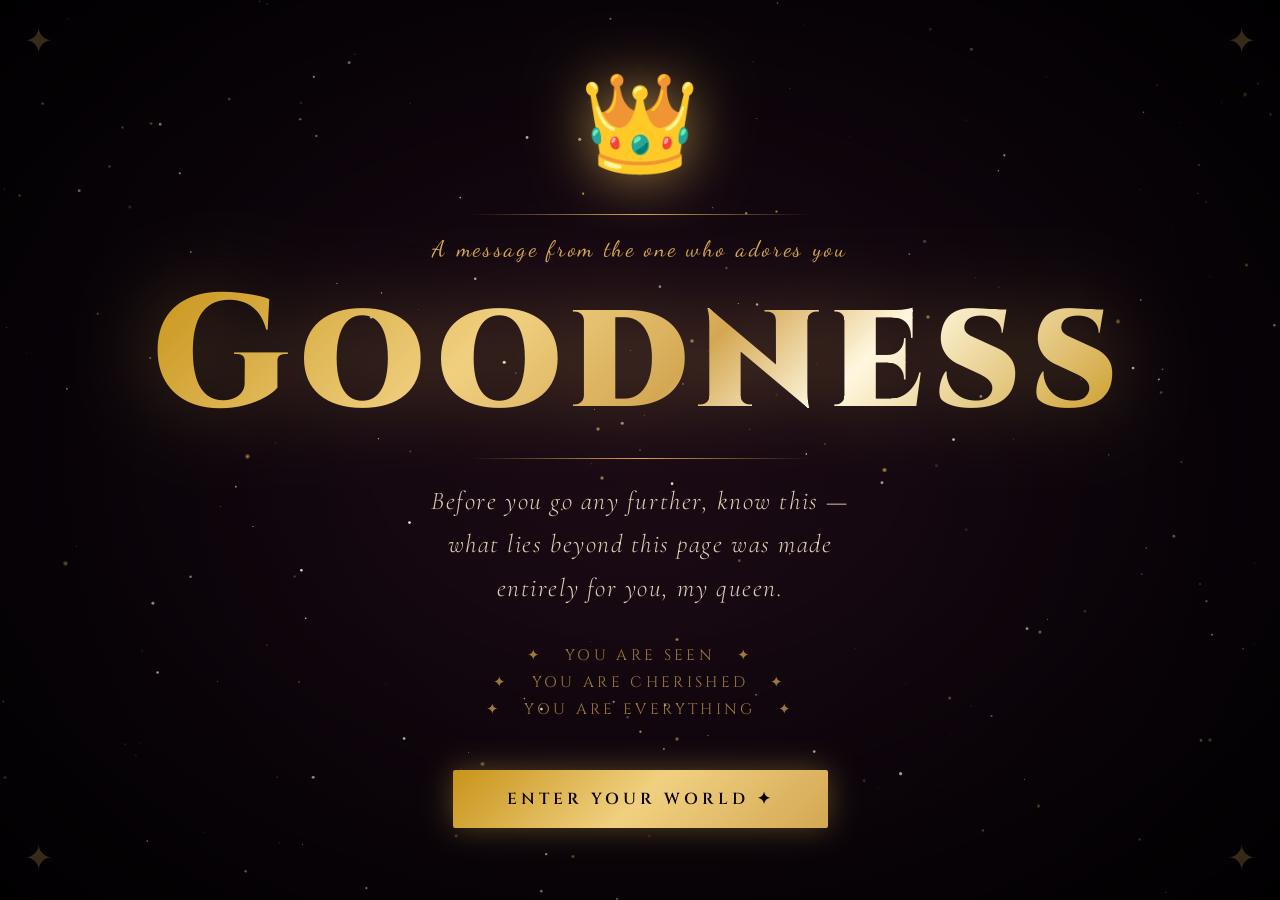
==== index.html @ ce31324d "Add Goodness appreciation website with intro page" ====
<!DOCTYPE html>
<html lang="en">
<head>
<meta charset="UTF-8">
<meta name="viewport" content="width=device-width, initial-scale=1.0">
<title>Something Special Awaits... 👑</title>
<link href="https://fonts.googleapis.com/css2?family=Cinzel:wght@400;600;900&family=Cormorant+Garamond:ital,wght@0,300;1,300;1,400&family=Dancing+Script:wght@600;700&display=swap" rel="stylesheet">
<style>
  *, *::before, *::after { margin: 0; padding: 0; box-sizing: border-box; }

  :root {
    --gold: #d4a853;
    --gold-light: #f0d080;
    --rose: #c0596e;
    --deep: #0a0408;
    --dark: #120810;
    --mid: #1e0f18;
  }

  html, body {
    width: 100%; height: 100%;
    background: var(--deep);
    overflow: hidden;
    font-family: 'Cormorant Garamond', serif;
    cursor: default;
  }

  /* ── STARS ── */
  #stars-canvas {
    position: fixed;
    inset: 0;
    z-index: 0;
  }

  /* ── PARTICLE DUST ── */
  .dust {
    position: fixed;
    inset: 0;
    z-index: 1;
    pointer-events: none;
    overflow: hidden;
  }
  .dust-particle {
    position: absolute;
    border-radius: 50%;
    background: radial-gradient(circle, rgba(212,168,83,0.9), transparent);
    animation: floatDust linear infinite;
  }
  @keyframes floatDust {
    0%   { transform: translateY(0) translateX(0) scale(1); opacity: 0; }
    10%  { opacity: 1; }
    90%  { opacity: 0.6; }
    100% { transform: translateY(-100vh) translateX(var(--dx)) scale(0.3); opacity: 0; }
  }

  /* ── VIGNETTE ── */
  .vignette {
    position: fixed;
    inset: 0;
    z-index: 2;
    background: radial-gradient(ellipse at center, transparent 30%, rgba(0,0,0,0.85) 100%);
    pointer-events: none;
  }

  /* ── MAIN STAGE ── */
  .stage {
    position: fixed;
    inset: 0;
    z-index: 3;
    display: flex;
    flex-direction: column;
    align-items: center;
    justify-content: center;
    padding: 20px;
    text-align: center;
  }

  /* Crown */
  .crown {
    font-size: clamp(3rem, 10vw, 6rem);
    opacity: 0;
    animation: crownDrop 1.2s cubic-bezier(0.34,1.56,0.64,1) 0.5s forwards;
    filter: drop-shadow(0 0 30px rgba(212,168,83,0.8));
    margin-bottom: 10px;
  }
  @keyframes crownDrop {
    from { opacity: 0; transform: translateY(-60px) scale(0.5); }
    to   { opacity: 1; transform: translateY(0) scale(1); }
  }

  /* Gold line */
  .gold-line {
    width: 0;
    height: 1px;
    background: linear-gradient(to right, transparent, var(--gold), transparent);
    margin: 20px auto;
    animation: expandLine 1.2s ease 1.2s forwards;
  }
  @keyframes expandLine { to { width: clamp(160px, 40vw, 340px); } }

  /* Pre-title */
  .pre-title {
    font-family: 'Dancing Script', cursive;
    font-size: clamp(1rem, 3vw, 1.4rem);
    color: var(--gold);
    letter-spacing: 0.12em;
    opacity: 0;
    animation: fadeUp 1s ease 1.6s forwards;
    margin-bottom: 16px;
  }

  /* Main name */
  .queen-name {
    font-family: 'Cinzel', serif;
    font-size: clamp(3.5rem, 14vw, 10rem);
    font-weight: 900;
    line-height: 1;
    letter-spacing: 0.06em;
    background: linear-gradient(135deg, #c8941a 0%, #f0d080 35%, #d4a853 55%, #fff8e0 70%, #c8941a 100%);
    -webkit-background-clip: text;
    -webkit-text-fill-color: transparent;
    background-clip: text;
    filter: drop-shadow(0 0 40px rgba(212,168,83,0.4));
    opacity: 0;
    animation: queenReveal 1.5s ease 2s forwards;
  }
  @keyframes queenReveal {
    from { opacity: 0; transform: scale(0.8) translateY(20px); letter-spacing: 0.3em; }
    to   { opacity: 1; transform: scale(1) translateY(0); letter-spacing: 0.06em; }
  }

  .gold-line-2 {
    width: 0;
    height: 1px;
    background: linear-gradient(to right, transparent, var(--gold), transparent);
    margin: 20px auto;
    animation: expandLine 1.2s ease 2.8s forwards;
  }

  /* Tagline */
  .tagline {
    font-family: 'Cormorant Garamond', serif;
    font-size: clamp(1rem, 3.5vw, 1.6rem);
    font-style: italic;
    font-weight: 300;
    color: rgba(255,240,210,0.85);
    letter-spacing: 0.06em;
    max-width: 540px;
    line-height: 1.7;
    opacity: 0;
    animation: fadeUp 1.2s ease 3.2s forwards;
  }

  /* Message lines */
  .message-wrap {
    margin-top: 36px;
    display: flex;
    flex-direction: column;
    gap: 6px;
    align-items: center;
  }
  .msg-line {
    font-family: 'Cinzel', serif;
    font-size: clamp(0.65rem, 2vw, 0.95rem);
    letter-spacing: 0.22em;
    text-transform: uppercase;
    color: rgba(212,168,83,0.7);
    opacity: 0;
  }
  .msg-line:nth-child(1) { animation: fadeUp 0.8s ease 4s forwards; }
  .msg-line:nth-child(2) { animation: fadeUp 0.8s ease 4.3s forwards; }
  .msg-line:nth-child(3) { animation: fadeUp 0.8s ease 4.6s forwards; }

  /* CTA Button */
  .cta-wrap {
    margin-top: 50px;
    opacity: 0;
    animation: fadeUp 1s ease 5.2s forwards;
  }

  .cta-btn {
    position: relative;
    display: inline-block;
    padding: 18px 54px;
    font-family: 'Cinzel', serif;
    font-size: clamp(0.8rem, 2.2vw, 1rem);
    font-weight: 600;
    letter-spacing: 0.25em;
    text-transform: uppercase;
    color: var(--deep);
    background: linear-gradient(135deg, #c8941a, #f0d080, #d4a853);
    border: none;
    border-radius: 2px;
    cursor: pointer;
    text-decoration: none;
    overflow: hidden;
    transition: transform 0.3s ease, box-shadow 0.3s ease;
    box-shadow: 0 0 30px rgba(212,168,83,0.4), 0 4px 20px rgba(0,0,0,0.5);
  }

  .cta-btn::before {
    content: '';
    position: absolute;
    top: 0; left: -100%;
    width: 100%; height: 100%;
    background: linear-gradient(90deg, transparent, rgba(255,255,255,0.4), transparent);
    animation: shimmer 2.5s ease 6s infinite;
  }
  @keyframes shimmer {
    0%   { left: -100%; }
    50%, 100% { left: 150%; }
  }

  .cta-btn:hover {
    transform: translateY(-3px) scale(1.03);
    box-shadow: 0 0 50px rgba(212,168,83,0.6), 0 8px 30px rgba(0,0,0,0.6);
  }

  .cta-btn:active { transform: scale(0.98); }

  /* Corner ornaments */
  .ornament {
    position: fixed;
    font-size: clamp(1.2rem, 4vw, 2.2rem);
    color: rgba(212,168,83,0.25);
    z-index: 3;
    opacity: 0;
    animation: fadeUp 1s ease 5.5s forwards;
  }
  .ornament.tl { top: 20px; left: 24px; }
  .ornament.tr { top: 20px; right: 24px; }
  .ornament.bl { bottom: 20px; left: 24px; }
  .ornament.br { bottom: 20px; right: 24px; }

  /* Heartbeat rings */
  .rings {
    position: absolute;
    top: 50%; left: 50%;
    transform: translate(-50%, -50%);
    pointer-events: none;
    z-index: 1;
  }
  .ring {
    position: absolute;
    border-radius: 50%;
    border: 1px solid rgba(212,168,83,0.12);
    transform: translate(-50%, -50%);
    animation: pulse-ring linear infinite;
  }
  @keyframes pulse-ring {
    0%   { width: 100px; height: 100px; opacity: 0.5; }
    100% { width: 600px; height: 600px; opacity: 0; }
  }

  /* Page transition overlay */
  .transition-overlay {
    position: fixed;
    inset: 0;
    z-index: 100;
    background: var(--deep);
    pointer-events: none;
    opacity: 0;
  }
  .transition-overlay.active {
    pointer-events: all;
    animation: fadeToBlack 1.2s ease forwards;
  }
  @keyframes fadeToBlack {
    0%   { opacity: 0; }
    100% { opacity: 1; }
  }

  @keyframes fadeUp {
    from { opacity: 0; transform: translateY(18px); }
    to   { opacity: 1; transform: translateY(0); }
  }

  /* Mobile tweaks */
  @media (max-width: 400px) {
    .cta-btn { padding: 16px 36px; }
  }
</style>
</head>
<body>

<canvas id="stars-canvas"></canvas>
<div class="dust" id="dust"></div>
<div class="vignette"></div>

<div class="rings">
  <div class="ring" style="animation-duration:3s; animation-delay:5s;"></div>
  <div class="ring" style="animation-duration:3s; animation-delay:6.5s;"></div>
  <div class="ring" style="animation-duration:3s; animation-delay:8s;"></div>
</div>

<div class="stage">
  <div class="crown">👑</div>

  <div class="gold-line"></div>

  <p class="pre-title">A message from the one who adores you</p>

  <h1 class="queen-name">Goodness</h1>

  <div class="gold-line-2"></div>

  <p class="tagline">
    Before you go any further, know this — <br>
    what lies beyond this page was made<br>
    <em>entirely for you, my queen.</em>
  </p>

  <div class="message-wrap">
    <p class="msg-line">✦ &nbsp; you are seen &nbsp; ✦</p>
    <p class="msg-line">✦ &nbsp; you are cherished &nbsp; ✦</p>
    <p class="msg-line">✦ &nbsp; you are everything &nbsp; ✦</p>
  </div>

  <div class="cta-wrap">
    <a class="cta-btn" href="main.html" id="enterBtn">Enter Your World ✦</a>
  </div>
</div>

<!-- Corner ornaments -->
<div class="ornament tl">✦</div>
<div class="ornament tr">✦</div>
<div class="ornament bl">✦</div>
<div class="ornament br">✦</div>

<div class="transition-overlay" id="overlay"></div>

<script>
// ── STAR FIELD ──
const canvas = document.getElementById('stars-canvas');
const ctx = canvas.getContext('2d');
let stars = [];

function resizeCanvas() {
  canvas.width = window.innerWidth;
  canvas.height = window.innerHeight;
}

function initStars() {
  stars = [];
  for (let i = 0; i < 220; i++) {
    stars.push({
      x: Math.random() * canvas.width,
      y: Math.random() * canvas.height,
      r: Math.random() * 1.4 + 0.2,
      alpha: Math.random(),
      speed: Math.random() * 0.4 + 0.1,
      twinkleSpeed: Math.random() * 0.02 + 0.005,
      twinkleDir: Math.random() > 0.5 ? 1 : -1
    });
  }
}

function drawStars() {
  ctx.clearRect(0, 0, canvas.width, canvas.height);
  // Deep space gradient bg
  const bg = ctx.createRadialGradient(canvas.width/2, canvas.height/2, 0, canvas.width/2, canvas.height/2, canvas.width * 0.8);
  bg.addColorStop(0, '#1a0a14');
  bg.addColorStop(1, '#060208');
  ctx.fillStyle = bg;
  ctx.fillRect(0, 0, canvas.width, canvas.height);

  stars.forEach(s => {
    s.alpha += s.twinkleSpeed * s.twinkleDir;
    if (s.alpha >= 1 || s.alpha <= 0.1) s.twinkleDir *= -1;
    s.y -= s.speed * 0.1;
    if (s.y < 0) s.y = canvas.height;

    ctx.beginPath();
    ctx.arc(s.x, s.y, s.r, 0, Math.PI * 2);
    // Gold-tinted stars
    const hue = Math.random() > 0.8 ? `rgba(212,168,83,${s.alpha})` : `rgba(255,248,230,${s.alpha})`;
    ctx.fillStyle = hue;
    ctx.fill();
  });
  requestAnimationFrame(drawStars);
}

resizeCanvas();
initStars();
drawStars();
window.addEventListener('resize', () => { resizeCanvas(); initStars(); });

// ── DUST PARTICLES ──
const dustContainer = document.getElementById('dust');
for (let i = 0; i < 35; i++) {
  const d = document.createElement('div');
  d.className = 'dust-particle';
  const size = Math.random() * 4 + 1;
  d.style.cssText = `
    width: ${size}px; height: ${size}px;
    left: ${Math.random() * 100}vw;
    top: ${Math.random() * 100}vh;
    --dx: ${(Math.random() - 0.5) * 120}px;
    animation-duration: ${8 + Math.random() * 14}s;
    animation-delay: ${Math.random() * 10}s;
  `;
  dustContainer.appendChild(d);
}

// ── BUTTON TRANSITION ──
document.getElementById('enterBtn').addEventListener('click', function(e) {
  e.preventDefault();
  const overlay = document.getElementById('overlay');
  overlay.classList.add('active');
  setTimeout(() => { window.location.href = 'main.html'; }, 1100);
});
</script>
</body>
</html>
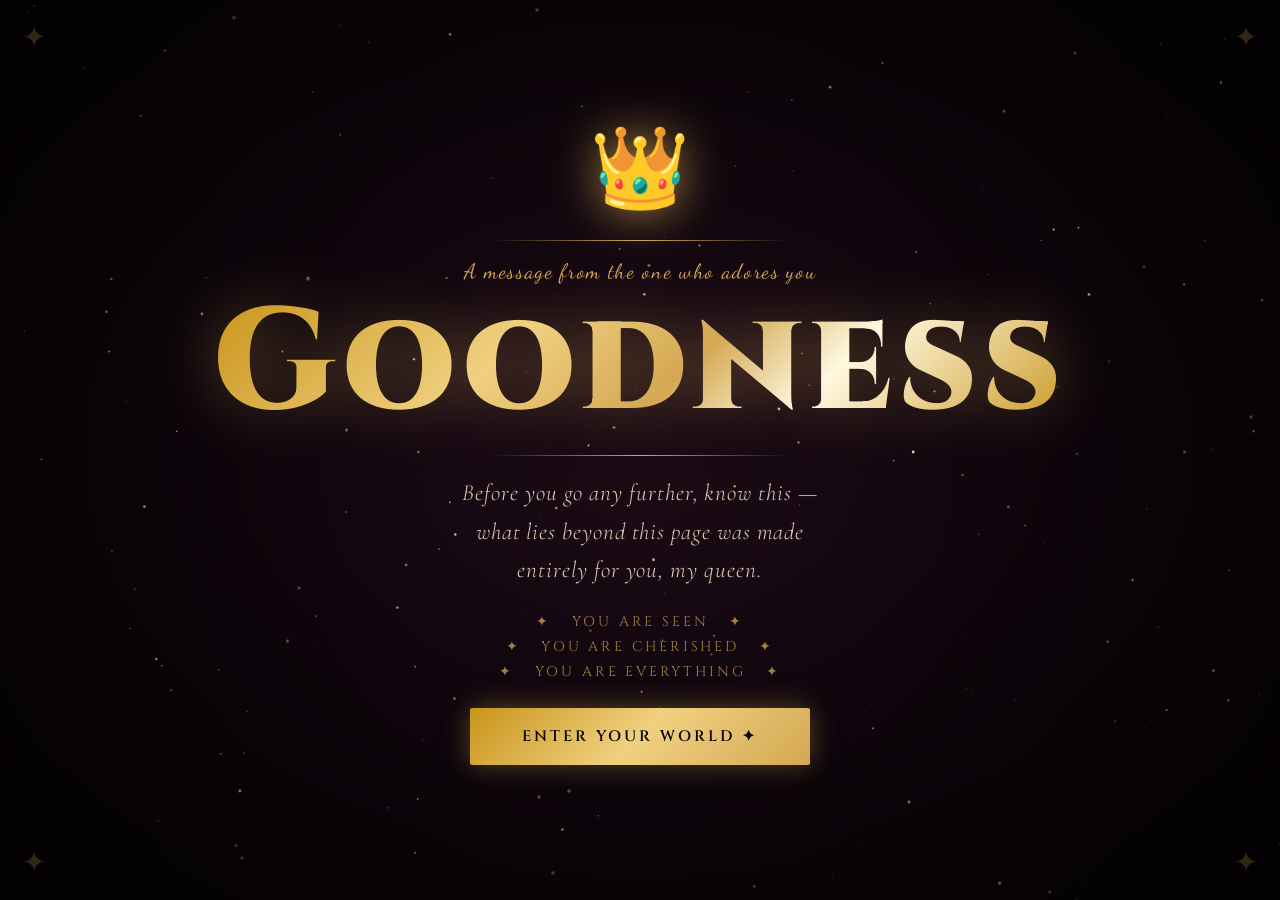
==== commit 73c528b9: "changes" ====
--- a/index.html
+++ b/index.html
@@ -2,282 +2,88 @@
 <html lang="en">
 <head>
 <meta charset="UTF-8">
-<meta name="viewport" content="width=device-width, initial-scale=1.0">
+<meta name="viewport" content="width=device-width, initial-scale=1.0, maximum-scale=1.0">
 <title>Something Special Awaits... 👑</title>
 <link href="https://fonts.googleapis.com/css2?family=Cinzel:wght@400;600;900&family=Cormorant+Garamond:ital,wght@0,300;1,300;1,400&family=Dancing+Script:wght@600;700&display=swap" rel="stylesheet">
 <style>
   *, *::before, *::after { margin: 0; padding: 0; box-sizing: border-box; }
+  :root { --gold: #d4a853; --gold-light: #f0d080; --rose: #c0596e; --deep: #0a0408; }
+  html { font-size: 16px; }
+  body { width: 100%; min-height: 100vh; height: 100%; background: var(--deep); overflow: hidden; font-family: 'Cormorant Garamond', serif; -webkit-text-size-adjust: 100%; -webkit-font-smoothing: antialiased; }
 
-  :root {
-    --gold: #d4a853;
-    --gold-light: #f0d080;
-    --rose: #c0596e;
-    --deep: #0a0408;
-    --dark: #120810;
-    --mid: #1e0f18;
-  }
+  #stars-canvas { position: fixed; inset: 0; width: 100%; height: 100%; z-index: 0; }
 
-  html, body {
-    width: 100%; height: 100%;
-    background: var(--deep);
-    overflow: hidden;
-    font-family: 'Cormorant Garamond', serif;
-    cursor: default;
-  }
+  .dust { position: fixed; inset: 0; z-index: 1; pointer-events: none; overflow: hidden; }
+  .dust-particle { position: absolute; border-radius: 50%; background: radial-gradient(circle, rgba(212,168,83,0.9), transparent); animation: floatDust linear infinite; }
+  @keyframes floatDust { 0% { transform: translateY(0) translateX(0) scale(1); opacity: 0; } 10% { opacity: 1; } 90% { opacity: 0.6; } 100% { transform: translateY(-100vh) translateX(var(--dx)) scale(0.3); opacity: 0; } }
 
-  /* ── STARS ── */
-  #stars-canvas {
-    position: fixed;
-    inset: 0;
-    z-index: 0;
-  }
+  .vignette { position: fixed; inset: 0; z-index: 2; background: radial-gradient(ellipse at center, transparent 20%, rgba(0,0,0,0.8) 100%); pointer-events: none; }
 
-  /* ── PARTICLE DUST ── */
-  .dust {
-    position: fixed;
-    inset: 0;
-    z-index: 1;
-    pointer-events: none;
-    overflow: hidden;
-  }
-  .dust-particle {
-    position: absolute;
-    border-radius: 50%;
-    background: radial-gradient(circle, rgba(212,168,83,0.9), transparent);
-    animation: floatDust linear infinite;
-  }
-  @keyframes floatDust {
-    0%   { transform: translateY(0) translateX(0) scale(1); opacity: 0; }
-    10%  { opacity: 1; }
-    90%  { opacity: 0.6; }
-    100% { transform: translateY(-100vh) translateX(var(--dx)) scale(0.3); opacity: 0; }
-  }
+  .stage { position: fixed; inset: 0; z-index: 3; display: flex; flex-direction: column; align-items: center; justify-content: center; padding: 16px 24px; text-align: center; overflow: hidden; }
 
-  /* ── VIGNETTE ── */
-  .vignette {
-    position: fixed;
-    inset: 0;
-    z-index: 2;
-    background: radial-gradient(ellipse at center, transparent 30%, rgba(0,0,0,0.85) 100%);
-    pointer-events: none;
-  }
+  .crown { font-size: clamp(2rem, 8vw, 5rem); line-height: 1; opacity: 0; animation: crownDrop 1.2s cubic-bezier(0.34,1.56,0.64,1) 0.5s forwards; filter: drop-shadow(0 0 24px rgba(212,168,83,0.8)); margin-bottom: clamp(6px,1.5vh,12px); flex-shrink: 0; }
+  @keyframes crownDrop { from { opacity: 0; transform: translateY(-50px) scale(0.5); } to { opacity: 1; transform: translateY(0) scale(1); } }
 
-  /* ── MAIN STAGE ── */
-  .stage {
-    position: fixed;
-    inset: 0;
-    z-index: 3;
-    display: flex;
-    flex-direction: column;
-    align-items: center;
-    justify-content: center;
-    padding: 20px;
-    text-align: center;
-  }
+  .gold-line, .gold-line-2 { width: 0; height: 1px; background: linear-gradient(to right, transparent, var(--gold), transparent); margin: clamp(8px,2vh,18px) auto; flex-shrink: 0; }
+  .gold-line  { animation: expandLine 1.2s ease 1.2s forwards; }
+  .gold-line-2 { animation: expandLine 1.2s ease 2.8s forwards; }
+  @keyframes expandLine { to { width: clamp(100px, 35vw, 300px); } }
 
-  /* Crown */
-  .crown {
-    font-size: clamp(3rem, 10vw, 6rem);
-    opacity: 0;
-    animation: crownDrop 1.2s cubic-bezier(0.34,1.56,0.64,1) 0.5s forwards;
-    filter: drop-shadow(0 0 30px rgba(212,168,83,0.8));
-    margin-bottom: 10px;
-  }
-  @keyframes crownDrop {
-    from { opacity: 0; transform: translateY(-60px) scale(0.5); }
-    to   { opacity: 1; transform: translateY(0) scale(1); }
-  }
+  .pre-title { font-family: 'Dancing Script', cursive; font-size: clamp(0.85rem, 3.5vw, 1.3rem); color: var(--gold); letter-spacing: 0.08em; opacity: 0; animation: fadeUp 1s ease 1.6s forwards; margin-bottom: clamp(4px,1vh,12px); padding: 0 10px; flex-shrink: 0; }
 
-  /* Gold line */
-  .gold-line {
-    width: 0;
-    height: 1px;
-    background: linear-gradient(to right, transparent, var(--gold), transparent);
-    margin: 20px auto;
-    animation: expandLine 1.2s ease 1.2s forwards;
-  }
-  @keyframes expandLine { to { width: clamp(160px, 40vw, 340px); } }
+  .queen-name { font-family: 'Cinzel', serif; font-size: clamp(2.8rem, 13vw, 9rem); font-weight: 900; line-height: 1; letter-spacing: 0.04em; background: linear-gradient(135deg, #c8941a 0%, #f0d080 35%, #d4a853 55%, #fff8e0 70%, #c8941a 100%); -webkit-background-clip: text; -webkit-text-fill-color: transparent; background-clip: text; filter: drop-shadow(0 0 30px rgba(212,168,83,0.4)); opacity: 0; animation: queenReveal 1.5s ease 2s forwards; flex-shrink: 0; }
+  @keyframes queenReveal { from { opacity: 0; transform: scale(0.85) translateY(16px); } to { opacity: 1; transform: scale(1) translateY(0); } }
 
-  /* Pre-title */
-  .pre-title {
-    font-family: 'Dancing Script', cursive;
-    font-size: clamp(1rem, 3vw, 1.4rem);
-    color: var(--gold);
-    letter-spacing: 0.12em;
-    opacity: 0;
-    animation: fadeUp 1s ease 1.6s forwards;
-    margin-bottom: 16px;
-  }
+  .tagline { font-family: 'Cormorant Garamond', serif; font-size: clamp(0.88rem, 3.2vw, 1.45rem); font-style: italic; font-weight: 300; color: rgba(255,240,210,0.85); letter-spacing: 0.04em; max-width: min(520px, 90vw); line-height: 1.65; opacity: 0; animation: fadeUp 1.2s ease 3.2s forwards; flex-shrink: 0; padding: 0 8px; }
 
-  /* Main name */
-  .queen-name {
-    font-family: 'Cinzel', serif;
-    font-size: clamp(3.5rem, 14vw, 10rem);
-    font-weight: 900;
-    line-height: 1;
-    letter-spacing: 0.06em;
-    background: linear-gradient(135deg, #c8941a 0%, #f0d080 35%, #d4a853 55%, #fff8e0 70%, #c8941a 100%);
-    -webkit-background-clip: text;
-    -webkit-text-fill-color: transparent;
-    background-clip: text;
-    filter: drop-shadow(0 0 40px rgba(212,168,83,0.4));
-    opacity: 0;
-    animation: queenReveal 1.5s ease 2s forwards;
-  }
-  @keyframes queenReveal {
-    from { opacity: 0; transform: scale(0.8) translateY(20px); letter-spacing: 0.3em; }
-    to   { opacity: 1; transform: scale(1) translateY(0); letter-spacing: 0.06em; }
-  }
-
-  .gold-line-2 {
-    width: 0;
-    height: 1px;
-    background: linear-gradient(to right, transparent, var(--gold), transparent);
-    margin: 20px auto;
-    animation: expandLine 1.2s ease 2.8s forwards;
-  }
-
-  /* Tagline */
-  .tagline {
-    font-family: 'Cormorant Garamond', serif;
-    font-size: clamp(1rem, 3.5vw, 1.6rem);
-    font-style: italic;
-    font-weight: 300;
-    color: rgba(255,240,210,0.85);
-    letter-spacing: 0.06em;
-    max-width: 540px;
-    line-height: 1.7;
-    opacity: 0;
-    animation: fadeUp 1.2s ease 3.2s forwards;
-  }
-
-  /* Message lines */
-  .message-wrap {
-    margin-top: 36px;
-    display: flex;
-    flex-direction: column;
-    gap: 6px;
-    align-items: center;
-  }
-  .msg-line {
-    font-family: 'Cinzel', serif;
-    font-size: clamp(0.65rem, 2vw, 0.95rem);
-    letter-spacing: 0.22em;
-    text-transform: uppercase;
-    color: rgba(212,168,83,0.7);
-    opacity: 0;
-  }
-  .msg-line:nth-child(1) { animation: fadeUp 0.8s ease 4s forwards; }
+  .message-wrap { margin-top: clamp(12px,2.5vh,30px); display: flex; flex-direction: column; gap: clamp(2px,0.8vh,6px); align-items: center; flex-shrink: 0; }
+  .msg-line { font-family: 'Cinzel', serif; font-size: clamp(0.52rem, 1.8vw, 0.88rem); letter-spacing: 0.2em; text-transform: uppercase; color: rgba(212,168,83,0.75); opacity: 0; }
+  .msg-line:nth-child(1) { animation: fadeUp 0.8s ease 4s   forwards; }
   .msg-line:nth-child(2) { animation: fadeUp 0.8s ease 4.3s forwards; }
   .msg-line:nth-child(3) { animation: fadeUp 0.8s ease 4.6s forwards; }
 
-  /* CTA Button */
-  .cta-wrap {
-    margin-top: 50px;
-    opacity: 0;
-    animation: fadeUp 1s ease 5.2s forwards;
+  .cta-wrap { margin-top: clamp(16px,3vh,46px); opacity: 0; animation: fadeUp 1s ease 5.2s forwards; flex-shrink: 0; }
+  .cta-btn { position: relative; display: inline-block; padding: clamp(11px,2vh,18px) clamp(24px,6vw,52px); font-family: 'Cinzel', serif; font-size: clamp(0.65rem, 2vw, 0.95rem); font-weight: 600; letter-spacing: 0.2em; text-transform: uppercase; color: #0a0408; background: linear-gradient(135deg, #c8941a, #f0d080, #d4a853); border: none; border-radius: 2px; cursor: pointer; text-decoration: none; overflow: hidden; transition: transform 0.3s ease, box-shadow 0.3s ease; box-shadow: 0 0 28px rgba(212,168,83,0.4), 0 4px 18px rgba(0,0,0,0.5); -webkit-tap-highlight-color: transparent; white-space: nowrap; }
+  .cta-btn::before { content: ''; position: absolute; top: 0; left: -100%; width: 100%; height: 100%; background: linear-gradient(90deg, transparent, rgba(255,255,255,0.4), transparent); animation: shimmer 2.5s ease 6s infinite; }
+  @keyframes shimmer { 0% { left: -100%; } 50%, 100% { left: 150%; } }
+  .cta-btn:hover  { transform: translateY(-3px) scale(1.03); box-shadow: 0 0 50px rgba(212,168,83,0.6), 0 8px 28px rgba(0,0,0,0.6); }
+  .cta-btn:active { transform: scale(0.97); }
+
+  .ornament { position: fixed; font-size: clamp(0.8rem, 3vw, 1.8rem); color: rgba(212,168,83,0.22); z-index: 3; opacity: 0; animation: fadeUp 1s ease 5.5s forwards; }
+  .ornament.tl { top: clamp(10px,2vw,20px); left: clamp(10px,2vw,22px); }
+  .ornament.tr { top: clamp(10px,2vw,20px); right: clamp(10px,2vw,22px); }
+  .ornament.bl { bottom: clamp(10px,2vw,20px); left: clamp(10px,2vw,22px); }
+  .ornament.br { bottom: clamp(10px,2vw,20px); right: clamp(10px,2vw,22px); }
+
+  .transition-overlay { position: fixed; inset: 0; z-index: 100; background: var(--deep); pointer-events: none; opacity: 0; }
+  .transition-overlay.active { pointer-events: all; animation: fadeToBlack 1.2s ease forwards; }
+  @keyframes fadeToBlack { 0% { opacity: 0; } 100% { opacity: 1; } }
+
+  @keyframes fadeUp { from { opacity: 0; transform: translateY(16px); } to { opacity: 1; transform: translateY(0); } }
+
+  /* Small phones */
+  @media (max-width: 360px) {
+    .tagline br { display: none; }
+    .queen-name { font-size: clamp(2.4rem, 14vw, 4rem); }
   }
 
-  .cta-btn {
-    position: relative;
-    display: inline-block;
-    padding: 18px 54px;
-    font-family: 'Cinzel', serif;
-    font-size: clamp(0.8rem, 2.2vw, 1rem);
-    font-weight: 600;
-    letter-spacing: 0.25em;
-    text-transform: uppercase;
-    color: var(--deep);
-    background: linear-gradient(135deg, #c8941a, #f0d080, #d4a853);
-    border: none;
-    border-radius: 2px;
-    cursor: pointer;
-    text-decoration: none;
-    overflow: hidden;
-    transition: transform 0.3s ease, box-shadow 0.3s ease;
-    box-shadow: 0 0 30px rgba(212,168,83,0.4), 0 4px 20px rgba(0,0,0,0.5);
+  /* Landscape short screens */
+  @media (max-height: 560px) {
+    .gold-line, .gold-line-2 { margin: 5px auto; }
+    .crown      { font-size: clamp(1.5rem, 5vw, 2.8rem); margin-bottom: 3px; }
+    .queen-name { font-size: clamp(1.8rem, 10vw, 5rem); }
+    .tagline    { font-size: clamp(0.75rem, 2.2vw, 1rem); line-height: 1.45; }
+    .msg-line   { font-size: clamp(0.45rem, 1.4vw, 0.65rem); }
+    .message-wrap { margin-top: 8px; }
+    .cta-wrap   { margin-top: 12px; }
   }
 
-  .cta-btn::before {
-    content: '';
-    position: absolute;
-    top: 0; left: -100%;
-    width: 100%; height: 100%;
-    background: linear-gradient(90deg, transparent, rgba(255,255,255,0.4), transparent);
-    animation: shimmer 2.5s ease 6s infinite;
-  }
-  @keyframes shimmer {
-    0%   { left: -100%; }
-    50%, 100% { left: 150%; }
-  }
-
-  .cta-btn:hover {
-    transform: translateY(-3px) scale(1.03);
-    box-shadow: 0 0 50px rgba(212,168,83,0.6), 0 8px 30px rgba(0,0,0,0.6);
-  }
-
-  .cta-btn:active { transform: scale(0.98); }
-
-  /* Corner ornaments */
-  .ornament {
-    position: fixed;
-    font-size: clamp(1.2rem, 4vw, 2.2rem);
-    color: rgba(212,168,83,0.25);
-    z-index: 3;
-    opacity: 0;
-    animation: fadeUp 1s ease 5.5s forwards;
-  }
-  .ornament.tl { top: 20px; left: 24px; }
-  .ornament.tr { top: 20px; right: 24px; }
-  .ornament.bl { bottom: 20px; left: 24px; }
-  .ornament.br { bottom: 20px; right: 24px; }
-
-  /* Heartbeat rings */
-  .rings {
-    position: absolute;
-    top: 50%; left: 50%;
-    transform: translate(-50%, -50%);
-    pointer-events: none;
-    z-index: 1;
-  }
-  .ring {
-    position: absolute;
-    border-radius: 50%;
-    border: 1px solid rgba(212,168,83,0.12);
-    transform: translate(-50%, -50%);
-    animation: pulse-ring linear infinite;
-  }
-  @keyframes pulse-ring {
-    0%   { width: 100px; height: 100px; opacity: 0.5; }
-    100% { width: 600px; height: 600px; opacity: 0; }
-  }
-
-  /* Page transition overlay */
-  .transition-overlay {
-    position: fixed;
-    inset: 0;
-    z-index: 100;
-    background: var(--deep);
-    pointer-events: none;
-    opacity: 0;
-  }
-  .transition-overlay.active {
-    pointer-events: all;
-    animation: fadeToBlack 1.2s ease forwards;
-  }
-  @keyframes fadeToBlack {
-    0%   { opacity: 0; }
-    100% { opacity: 1; }
-  }
-
-  @keyframes fadeUp {
-    from { opacity: 0; transform: translateY(18px); }
-    to   { opacity: 1; transform: translateY(0); }
-  }
-
-  /* Mobile tweaks */
-  @media (max-width: 400px) {
-    .cta-btn { padding: 16px 36px; }
+  /* Very short screens - hide some elements */
+  @media (max-height: 420px) {
+    .gold-line, .gold-line-2 { display: none; }
+    .message-wrap { display: none; }
+    .pre-title  { font-size: clamp(0.7rem,2vw,0.9rem); margin-bottom: 2px; }
+    .tagline    { font-size: clamp(0.7rem,2vw,0.9rem); }
   }
 </style>
 </head>
@@ -287,41 +93,27 @@
 <div class="dust" id="dust"></div>
 <div class="vignette"></div>
 
-<div class="rings">
-  <div class="ring" style="animation-duration:3s; animation-delay:5s;"></div>
-  <div class="ring" style="animation-duration:3s; animation-delay:6.5s;"></div>
-  <div class="ring" style="animation-duration:3s; animation-delay:8s;"></div>
-</div>
-
 <div class="stage">
   <div class="crown">👑</div>
-
   <div class="gold-line"></div>
-
   <p class="pre-title">A message from the one who adores you</p>
-
   <h1 class="queen-name">Goodness</h1>
-
   <div class="gold-line-2"></div>
-
   <p class="tagline">
-    Before you go any further, know this — <br>
+    Before you go any further, know this —<br>
     what lies beyond this page was made<br>
     <em>entirely for you, my queen.</em>
   </p>
-
   <div class="message-wrap">
     <p class="msg-line">✦ &nbsp; you are seen &nbsp; ✦</p>
     <p class="msg-line">✦ &nbsp; you are cherished &nbsp; ✦</p>
     <p class="msg-line">✦ &nbsp; you are everything &nbsp; ✦</p>
   </div>
-
   <div class="cta-wrap">
     <a class="cta-btn" href="main.html" id="enterBtn">Enter Your World ✦</a>
   </div>
 </div>
 
-<!-- Corner ornaments -->
 <div class="ornament tl">✦</div>
 <div class="ornament tr">✦</div>
 <div class="ornament bl">✦</div>
@@ -330,83 +122,54 @@
 <div class="transition-overlay" id="overlay"></div>
 
 <script>
-// ── STAR FIELD ──
 const canvas = document.getElementById('stars-canvas');
 const ctx = canvas.getContext('2d');
 let stars = [];
 
-function resizeCanvas() {
-  canvas.width = window.innerWidth;
-  canvas.height = window.innerHeight;
-}
+function resize() { canvas.width = window.innerWidth; canvas.height = window.innerHeight; }
 
 function initStars() {
   stars = [];
-  for (let i = 0; i < 220; i++) {
-    stars.push({
-      x: Math.random() * canvas.width,
-      y: Math.random() * canvas.height,
-      r: Math.random() * 1.4 + 0.2,
-      alpha: Math.random(),
-      speed: Math.random() * 0.4 + 0.1,
-      twinkleSpeed: Math.random() * 0.02 + 0.005,
-      twinkleDir: Math.random() > 0.5 ? 1 : -1
-    });
+  const count = Math.min(Math.floor((canvas.width * canvas.height) / 5500), 240);
+  for (let i = 0; i < count; i++) {
+    stars.push({ x: Math.random()*canvas.width, y: Math.random()*canvas.height, r: Math.random()*1.3+0.2, alpha: Math.random(), speed: Math.random()*0.3+0.05, ts: Math.random()*0.016+0.004, td: Math.random()>0.5?1:-1 });
   }
 }
 
-function drawStars() {
+function draw() {
   ctx.clearRect(0, 0, canvas.width, canvas.height);
-  // Deep space gradient bg
-  const bg = ctx.createRadialGradient(canvas.width/2, canvas.height/2, 0, canvas.width/2, canvas.height/2, canvas.width * 0.8);
-  bg.addColorStop(0, '#1a0a14');
-  bg.addColorStop(1, '#060208');
-  ctx.fillStyle = bg;
-  ctx.fillRect(0, 0, canvas.width, canvas.height);
-
+  const bg = ctx.createRadialGradient(canvas.width/2, canvas.height/2, 0, canvas.width/2, canvas.height/2, canvas.width*0.85);
+  bg.addColorStop(0, '#1a0a14'); bg.addColorStop(1, '#060208');
+  ctx.fillStyle = bg; ctx.fillRect(0, 0, canvas.width, canvas.height);
   stars.forEach(s => {
-    s.alpha += s.twinkleSpeed * s.twinkleDir;
-    if (s.alpha >= 1 || s.alpha <= 0.1) s.twinkleDir *= -1;
-    s.y -= s.speed * 0.1;
+    s.alpha += s.ts * s.td;
+    if (s.alpha >= 1 || s.alpha <= 0.05) s.td *= -1;
+    s.y -= s.speed * 0.07;
     if (s.y < 0) s.y = canvas.height;
-
-    ctx.beginPath();
-    ctx.arc(s.x, s.y, s.r, 0, Math.PI * 2);
-    // Gold-tinted stars
-    const hue = Math.random() > 0.8 ? `rgba(212,168,83,${s.alpha})` : `rgba(255,248,230,${s.alpha})`;
-    ctx.fillStyle = hue;
+    ctx.beginPath(); ctx.arc(s.x, s.y, s.r, 0, Math.PI*2);
+    ctx.fillStyle = Math.random()>0.85 ? `rgba(212,168,83,${s.alpha})` : `rgba(255,248,230,${s.alpha})`;
     ctx.fill();
   });
-  requestAnimationFrame(drawStars);
+  requestAnimationFrame(draw);
 }
 
-resizeCanvas();
-initStars();
-drawStars();
-window.addEventListener('resize', () => { resizeCanvas(); initStars(); });
+resize(); initStars(); draw();
+window.addEventListener('resize', () => { resize(); initStars(); });
 
-// ── DUST PARTICLES ──
-const dustContainer = document.getElementById('dust');
-for (let i = 0; i < 35; i++) {
+const dustEl = document.getElementById('dust');
+const dc = window.innerWidth < 480 ? 16 : 30;
+for (let i = 0; i < dc; i++) {
   const d = document.createElement('div');
   d.className = 'dust-particle';
-  const size = Math.random() * 4 + 1;
-  d.style.cssText = `
-    width: ${size}px; height: ${size}px;
-    left: ${Math.random() * 100}vw;
-    top: ${Math.random() * 100}vh;
-    --dx: ${(Math.random() - 0.5) * 120}px;
-    animation-duration: ${8 + Math.random() * 14}s;
-    animation-delay: ${Math.random() * 10}s;
-  `;
-  dustContainer.appendChild(d);
+  const sz = Math.random()*3.5+1;
+  d.style.cssText = `width:${sz}px;height:${sz}px;left:${Math.random()*100}vw;top:${Math.random()*100}vh;--dx:${(Math.random()-0.5)*100}px;animation-duration:${8+Math.random()*14}s;animation-delay:${Math.random()*10}s;`;
+  dustEl.appendChild(d);
 }
 
-// ── BUTTON TRANSITION ──
 document.getElementById('enterBtn').addEventListener('click', function(e) {
   e.preventDefault();
-  const overlay = document.getElementById('overlay');
-  overlay.classList.add('active');
+  const ov = document.getElementById('overlay');
+  ov.classList.add('active');
   setTimeout(() => { window.location.href = 'main.html'; }, 1100);
 });
 </script>
